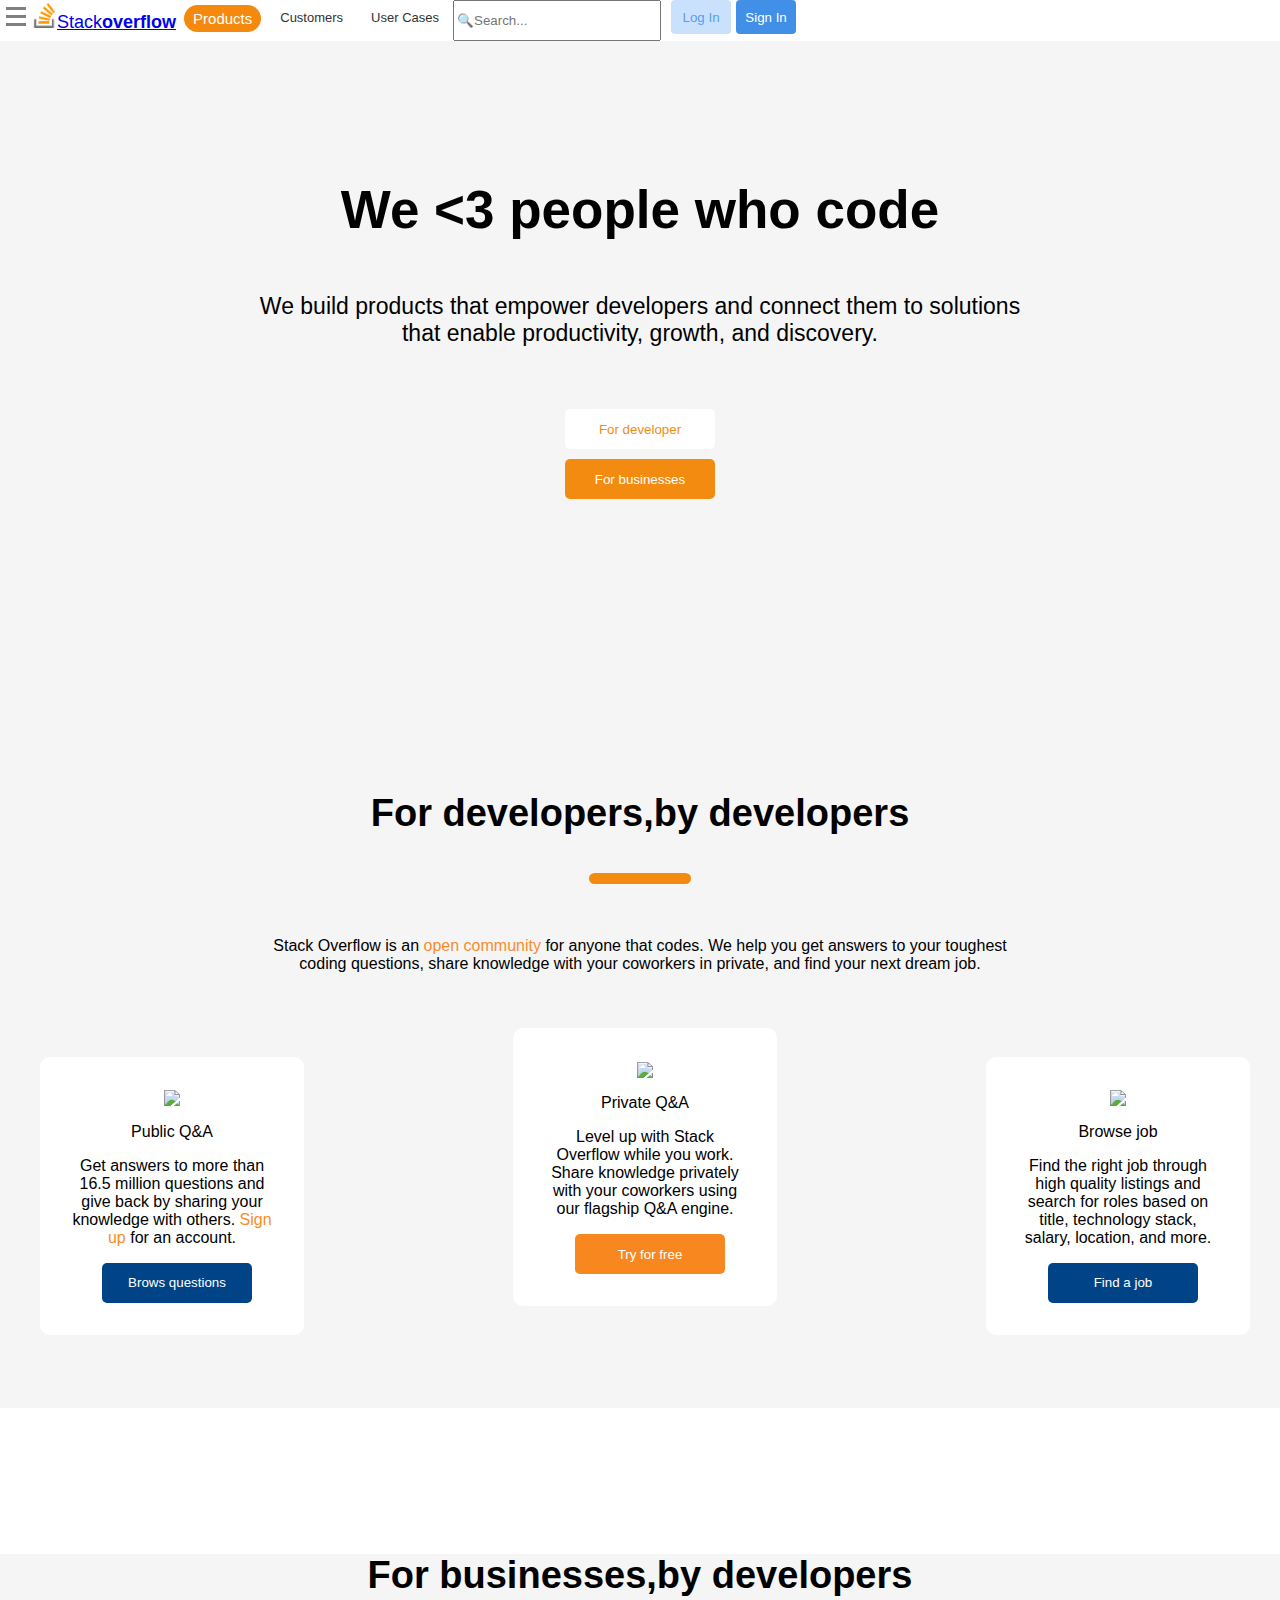
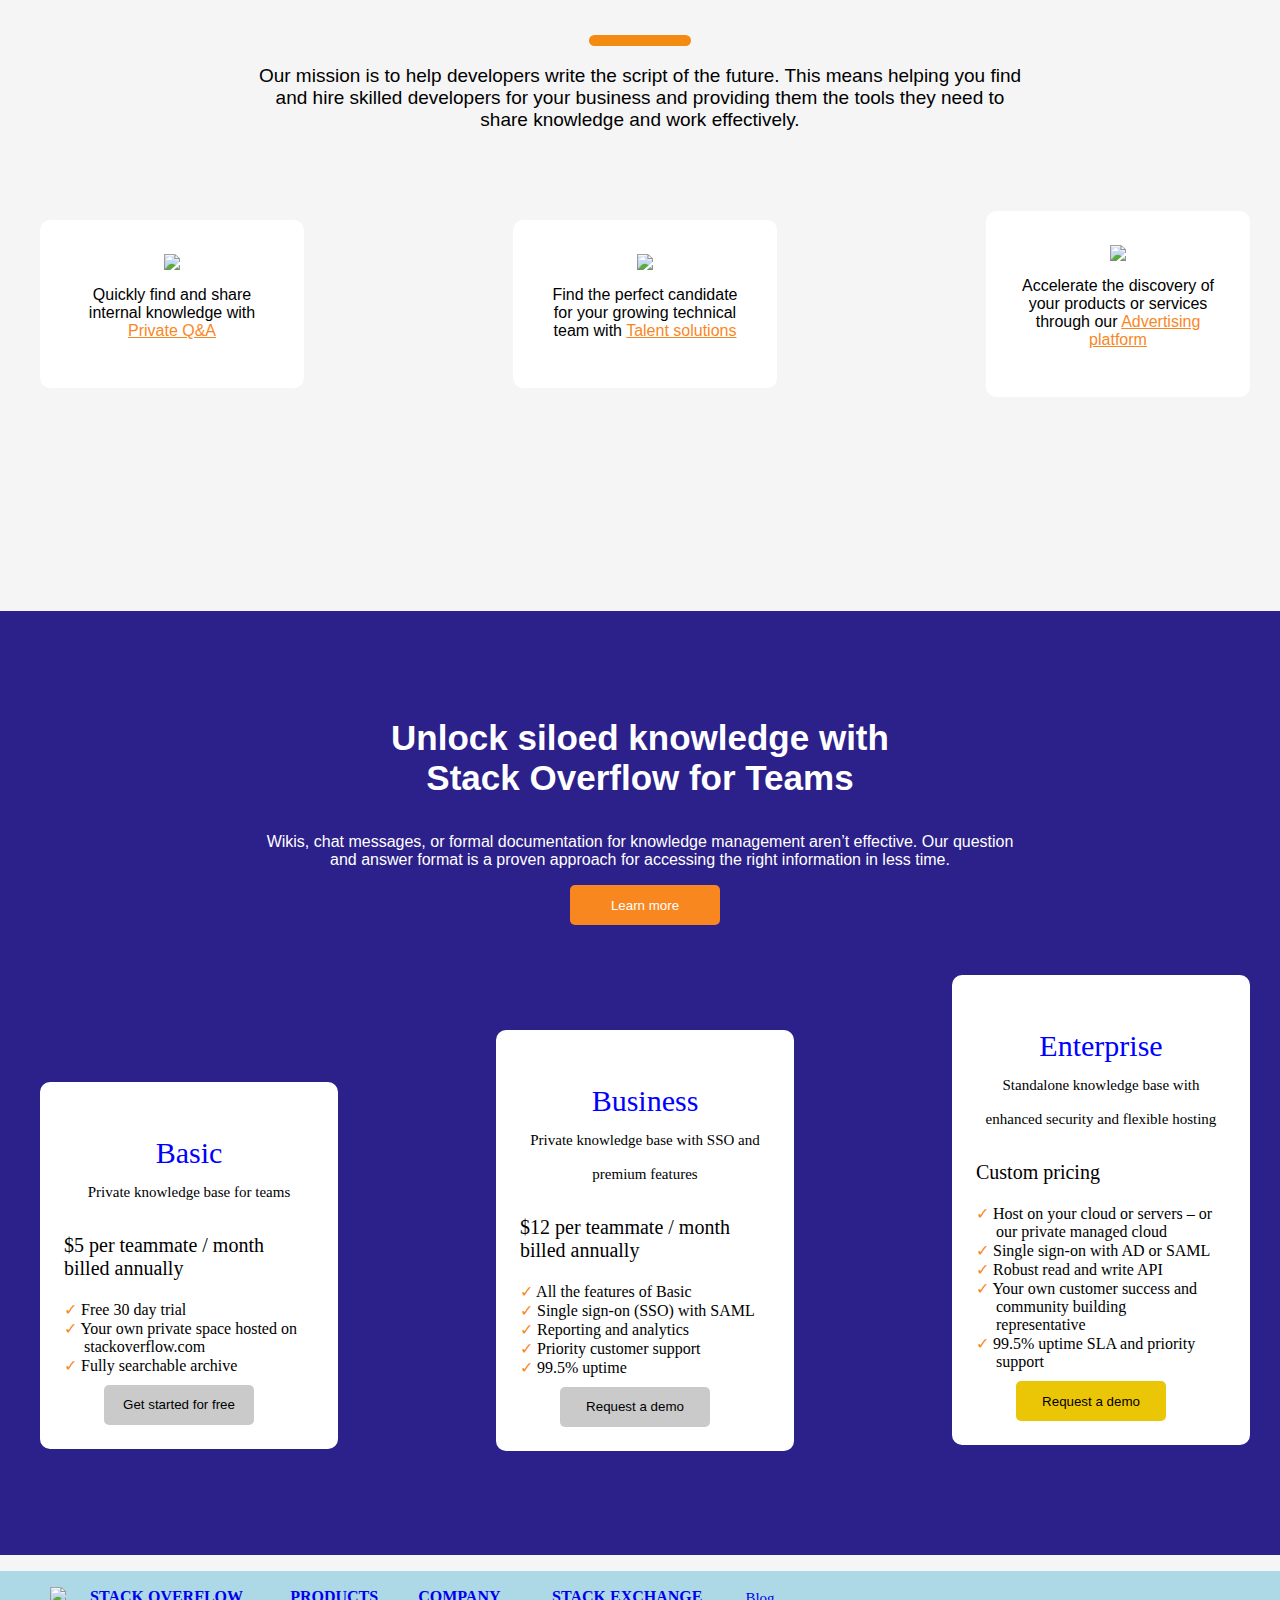
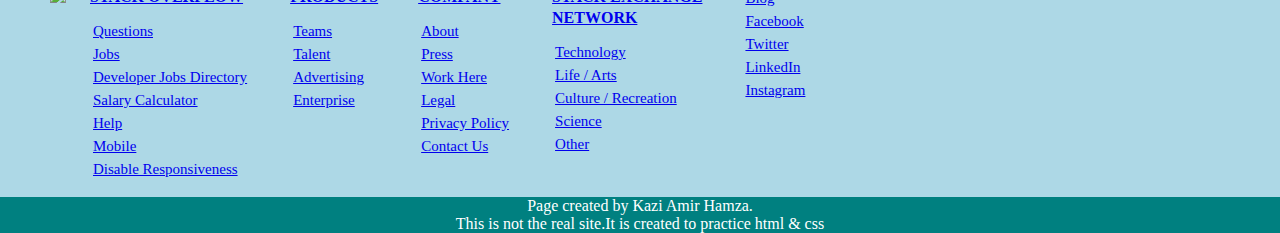
==== stack_overflow_with_internal_css.html @ c6b4b553 "Add files via upload" ====
<!DOCTYPE html>
<html>
 <head>
        <meta charset="utf-8">
        <meta name="apple-mobile-web-app-capable" content="yes">
        <meta content="text/html; charset=utf-8" http-equiv="content-type">
        <meta name="viewport" content="width=device-width, intial-scale=1">
        <title>For Plexus Contest </title>
        <link rel="shortcut icon" href=" ">
		<link rel="stylesheet" href="css/stack-overflow.css">
        
 </head>
 <body>
    <nav>
    <style>
          div {
          width: 10px;
          height: 5px;
          background-color: black;
          margin: 5px 0px;
          }
          div {
          width: 10px;
          height: 5px;
          background-color: black;
          margin: 5px 0px;
          }
          section > div {
          width: 20px;
          height: 3px;
          background-color: gray;
          margin: 5px 0pxs;
          }
    </style>
      <ol id="list-1">
	      <li><button id="button1" style="background-color: white;"><section><div></div><div></div><div></div></section></button></li>
          <li id="a"><a class="img-1" href="https://stackoverflow.com"><span><img width="25px" height="25px" src="[data-uri]">Stack<b>overflow</b></a></li>
          <li><a href="https://stackoverflow.com/#"><button id="b" class="button" style="background-color: #F5890D; color: white;">Products</button></a></li>
          <li><a href="https://stackoverflow.com/teams/customers"><button id="c" class="button" style="background-color: white; color: #313333;">Customers</button></a></li>
          <li><a href="https://stackoverflow.com/teams/use-cases"><button id="d" class="button" style="background-color: white; color:#313333;">User Cases</button></a></li>
          <li><input type="text" placeholder="🔍Search..." name="search" id="e"></li>
          <li><a href="https://stackoverflow.com/users/login?ssrc=head&returnurl=https%3a%2f%2fstackoverflow.com%2f"><button id="f" style="background-color:#C9E1FC; color:#589EF0 ">Log In</button></li>
          <li><a href="https://stackoverflow.com/users/signup?ssrc=head&returnurl=%2fusers%2fstory%2fcurrent"><button id="g" style="background-color:#428FE7; color:white">Sign In</button></a></li>
	   </ol>
     </nav>
    <section  class="bg">
                                    <br><br><br><br><br><br><br>
     <style>
           body, html {
           height: 100%;
           margin: 0;
           }
           .bg {
           background-image: url("background.png");
           background-position: center center;
           background-attachment: fixed;
           width: 100%; 
           background-repeat: no-repeat;
           background-size: cover;
           }
     </style>
   <section>
              <p><b> We <3 people who code</b></p>
    </section>
    <section>
    <section>
              <p id="text-2">We build products that empower developers and connect them to solutions that enable productivity, growth, and discovery.</p>
                                                  <br>
	     <ul class="buttontwo">
		     <li><a href="https://stackoverflow.com/#for-developers"><button  id="button2" style="background-color: white; color:#F48B11;">For developer</button></a></li>
             <li><a href="https://stackoverflow.com/#for-developers"><button id="button2" style="background-color: #F48B11; color: white;">For businesses</button></a></li></ul>
		                              <br><br><br><br><br><br><br>
	 </section>
	 </section>
	 </section>
	 <section><br><br><br><br><br><br>
	 <section>
	        <p align="center" id="text-3"><b>For developers,by developers</b></p>
	        <p align="center" id="text-4" style="background-color: #F48B11;">-<p>
	        <p align="center" id="text-5">Stack Overflow is an <span class="color1">open community</span> for anyone that codes. We help you get answers to your toughest coding questions, share knowledge with your coworkers in private, and find your next dream job.</p>		
	 </section>
	 <section> 
        <ul id="pricing">
             <li id="qa" class="public">
             <img align="center" width="120px" height="auto" src="https://cdn.sstatic.net/Img/home/public-qa.svg?v=d82acaa7df9f">
             <P class="qa"> Public Q&A </p>
             <p class="text-6">Get answers to more than 16.5 million questions and give back by sharing your knowledge with others. <span class="color1">Sign up</span> for an account.</p>
             <a href="https://stackoverflow.com/questions"><button  id="button4" style="background-color: #004487; color: white;">Brows questions</button></a></li>
       
	         <li id="qa" class="private">
             <img align="center" width="120px" height="auto" src="https://cdn.sstatic.net/Img/home/private-qa.svg?v=2c1de180b6d7">
             <P class="qa"> Private Q&A </p>
             <p class="text-6">Level up with Stack Overflow while you work. Share knowledge privately with your coworkers using our flagship Q&A engine.</p>
             <a href="https://stackoverflow.com/teams"><button  id="button4" style="background-color: #F9871F; color: white;">Try for free</button></a></li>
       
	         <li id="qa" class="browse-job">
             <img align="center" width="120px" height="auto" src="https://cdn.sstatic.net/Img/home/jobs.svg?v=931d6c0863ee">
             <P class="qa"> Browse job</p>
             <p class="text-6">Find the right job through high quality listings and search for roles based on title, technology stack, salary, location, and more.</p>
             <a href="https://stackoverflow.com/jobs"><button  id="button4" style="background-color: #004487; color: white;">Find a job</button></a></li>
        </ul>    
	  </section>
                                                <br><br><br>
      </section>
                                           <br><br><br><br><br><br>
      <section>
	     <p align="center" id="text-3"><b>For businesses,by developers</b></p>
	     <p align="center" id="text-4" style="background-color: #F48B11;">-</p>
         <p align="center" id="text-6">Our mission is to help developers write the script of the future. This means helping you find and hire skilled developers for your business and providing them the tools they need to share knowledge and work effectively.</p>
	  <section>
           <ul id="pricing">
           
		   <li id="qa" class="public">
           <img align="center" width="90px" height="auto" src="https://cdn.sstatic.net/Img/home/private-questions.svg?v=a4f1cfb08f7e">
           <p class="text-6">Quickly find and share internal knowledge with
           <a style="color: #F9871F;" href="https://stackoverflow.com/teams"> Private Q&A </a></p></li>
	       
		   <li id="qa" class="private-bz">
           <img align="center" width="90px" height="auto" src="https://cdn.sstatic.net/Img/home/find-candidate.svg?v=9099aa106ad3">
            <p class="text-6">Find the perfect candidate for your growing technical team with 
            <a style="color: #F9871F;" href="https://stackoverflow.com/talent/en">Talent solutions</a></p></li>  
	        
			<li id="qa" class="browse-job">
            <img align="center" width="90px" height="auto" src="https://cdn.sstatic.net/Img/home/accelerate.svg?v=9d4c2786ff02">
            <p class="text-6">Accelerate the discovery of your products or services through our 
            <a style="color: #F9871F;" href="https://stackoverflow.com/advertising">Advertising platform</a></p></li>
        </ul>  
   </section><br><br><br><br><br><br><br><br><br><br><br>
   <section id="price">
	                                             <br><br><br><br>
	         <p class="main">Unlock siloed knowledge with<br> Stack Overflow for Teams</p>
	         <p class="sub-main">Wikis, chat messages, or formal documentation for knowledge management aren’t effective. Our question and answer format is a proven approach for accessing the right information in less time.</p>
	         <a href="https://stackoverflow.com/teams"><button  id="button4" style="background-color: #F9871F; color: white;">Learn more</button></a>
     <ul id="pricing">
	    <ol id="text-10" class="basic">
	         <p align="center" id="text-7">Basic<br>
	            <span align="center" id="text-8">Private knowledge base for teams</span></p>
	         <p align="center" id="text-9">$5 per teammate / month<br>  billed annually</p>
	          <li><span style="color: #F9871F;">✓</span> Free 30 day trial</li>
	          <li><span style="color: #F9871F;">✓</span> Your own private space hosted on<br><span style="color:white;">---</span> stackoverflow.com</li>
	          <li><span style="color: #F9871F;">✓</span> Fully searchable archive</li>
	        <a href="https://stackoverflow.com/teams#get-started"><button  id="button5" style=" align-item: center; border: 3px; border-color: lightblue;background-color: #CACACA; color: black;">Get started for free</button></a>
         </ol>
	     <ol id="text-10" class="business">
	      <p align="center" id="text-7">Business<br>
	            <span align="center" id="text-8">Private knowledge base with SSO and premium features</span></p>
	      <p align="center" id="text-9">$12 per teammate / month<br> billed annually</p>
	         <li><span style="color: #F9871F;">✓</span> All the features of Basic</li>
	         <li><span style="color: #F9871F;">✓</span> Single sign-on (SSO) with SAML</li>
	         <li><span style="color: #F9871F;">✓</span> Reporting and analytics</li>
	         <li><span style="color: #F9871F;">✓</span> Priority customer support</li>
	         <li><span style="color: #F9871F;">✓</span> 99.5% uptime</li>
	      <a href="https://stackoverflow.com/teams#get-started"><button  id="button5" style=" align-item: center; border: 3px; border-color: lightblue;background-color: #CACACA; color: black;">Request a demo</button></a>
         </ol>
	     <ol id="text-10" class="enterprise">
	      <p align="center" id="text-7">Enterprise<br>
	     <span align="center" id="text-8">Standalone knowledge base with enhanced security and flexible hosting</span></p>
	      <p align="center" id="text-9">Custom pricing</p>
	        <li><span style="color: #F9871F;">✓</span> Host on your cloud or servers – or<br><span style="color:white;">---</span> our private managed cloud</li>
	        <li><span style="color: #F9871F;">✓</span> Single sign-on with AD or SAML</li>
        	<li><span style="color: #F9871F;">✓</span> Robust read and write API</li>
	        <li><span style="color: #F9871F;">✓</span> Your own customer success and<br><span style="color:white;">---</span> community building<br><span style="color: white;;">---</span> representative</li>
	        <li><span style="color: #F9871F;">✓</span> 99.5% uptime SLA and priority<br><span style="color:white;">---</span> support</li>
	        <a href="https://stackoverflow.com/teams#get-started"><button  id="button5" style=" align-item: center; border: 3px; border-color: lightblue;background-color: #EBC606; color: black;">Request a demo</button></a>
          </ol>
	   </ul>
	 </section>
	 <section>
	 <section>
	 <section>
	 <section>
	  <ul id="last" class="good">
	     <li><a href="https://stackoverflow.com/"><img width="30px" src="last-icon.png"</a><li>
	  </ul>
	</section>
	<section>
	  <ul id="last">
	     <li class="last-list-header"><a href="https://stackoverflow.com/">STACK OVERFLOW</a></li>
	     <li class="last-list"><a href="https://stackoverflow.com/questions">Questions</a></li>
	     <li class="last-list"><a href="https://stackoverflow.com/jobs">Jobs</a></li>
	     <li class="last-list"><a href="https://stackoverflow.com/jobs/directory/developer-jobs">Developer Jobs Directory</a></li>
	     <li class="last-list"><a href="https://stackoverflow.com/jobs/salary">Salary Calculator</a></li>
	     <li class="last-list"><a href="https://stackoverflow.com/help">Help</a></li>
	     <li class="last-list"><a href="https://stackoverflow.com/?__=1026449001">Mobile</a></li>
	     <li class="last-list"><a href="https://stackoverflow.com/">Disable Responsiveness</a></li>
	  </ul>
   </section>
   <section>
	 <ul id="last">
	     <li class="last-list-header"><a href="https://stackoverflow.com/?products">PRODUCTS</a></li>
	     <li class="last-list"><a href="https://stackoverflow.com/teams">Teams</a></li>
	     <li class="last-list"><a href="https://stackoverflow.com/talent/en">Talent</a></li>
	     <li class="last-list"><a href="https://stackoverflow.com/advertising">Advertising</a></li>
	     <li class="last-list"><a href="https://stackoverflow.com/enterprise">Enterprise</a></li>
	 </ul>
   </section>
   <section>
	 <ul id="last">
	     <li class="last-list-header"><a href="https://stackoverflow.com/company">COMPANY</a></li>
	     <li class="last-list"><a href="https://stackoverflow.com/company">About</a></li>
	     <li class="last-list"><a href="https://stackoverflow.com/company/press">Press</a></li>
	     <li class="last-list"><a href="https://stackoverflow.com/company/work-here">Work Here</a></li>
	     <li class="last-list"><a href="https://stackoverflow.com/legal/terms-of-service">Legal</a></li>
	     <li class="last-list"><a href="https://stackoverflow.com/legal/privacy-policy">Privacy Policy</a></li>
	     <li class="last-list"><a href="https://stackoverflow.com/company/contact">Contact Us</a></li>
	 </ul>
   </section>
   <section>
	  <ul id="last">
	     <li class="last-list-header"><a href="https://stackexchange.com/">STACK EXCHANGE <br>NETWORK</a></li>
	     <li class="last-list"><a href="https://stackoverflow.com/#">Technology</a></li>
	     <li class="last-list"><a href="https://stackoverflow.com/#">Life / Arts</a></li>
	     <li class="last-list"><a href="https://stackoverflow.com/#">Culture / Recreation</a></li>
	     <li class="last-list"><a href="https://stackoverflow.com/#">Science</a></li>
	     <li class="last-list"><a href="https://stackoverflow.com/#">Other</a></li>
	  </ul>
	</section>
	<section>
	  <ul id="last">
	     <li class="last-list"><a href="https://stackoverflow.blog/?blb=1">Blog</a></li>
	     <li class="last-list"><a href="https://www.facebook.com/officialstackoverflow/">Facebook</a></li>
	     <li class="last-list"><a href="https://twitter.com/stackoverflow">Twitter</a></li>
	     <li class="last-list"><a href="https://www.linkedin.com/checkpoint/challengesV2/AQGbjkJAWf4HFQAAAXKmmPeByouNM3AJgGF6tTmCAcLakKCoCs8U2hQqcZT9ISYme5VgnIm-NFNCBq9nj5Kg6gbGVGweWtjNPw">LinkedIn</a></li>
	     <li class="last-list"><a href="https://www.instagram.com/thestackoverflow/">Instagram</a></li>
	  </ul> 
	</section>
    </section>
	</section>
	</section>
 </body>
 <footer style="background-color: teal; color: white; text-align:center;">
 Page created by Kazi Amir Hamza.<br>
 This is not the real site.It is created to practice html & css
 </footer>
 <style>
 body > section > section> p {
    font-weight: 700;
	text-align:center;
	font-size: 53px;
	font-family: Arial,"Helvetica Neue",Helvetica,sans-serif;
}
.color1{
	color: #F88D2C;
}
#qa {
	height: auto;
	background-color: #fff;
	font-family: Arial,"Helvetica Neue",Helvetica,sans-serif;
	border-radius: 10px;
	width: 200px;
	text-align:center;
	display: inline-block;
}
body >section> section > ul {
	display: flex;
	list-style: none;
	justify-content: space-between;
	align-items: center;
    box-sizing: inherit;
	margin-right: 30px;
	margin-top: 50px;
}
body >section{
	background-color: #F5F5F5;
}
.public{
	
	 padding: 32px;
	 margin-top: 30px;
}
.private{
	 padding: 32px;
	 margin-bottom: 32px;
	 margin-top:5px;
}
.browse-job{
	 padding: 32px;	
	 margin-top: 30px;
}
#forbiz{
	display: flex;
	list-style: none;
	background-color: white;
	border-color: red;
	border: 5px;
	justify-content: space-between;
	align-items: center;
    box-sizing: inherit;
	margin-right: 30px;
	margin-top: 50px;
	margin-left: 20px;
	margin-bottom: 50px;
}
 body> section> ul{
	display: flex;
	list-style: none;
	justify-content: space-between;
	align-items: center;
    box-sizing: inherit;
	margin-right: 30px;
	margin-top: 50px;
	background-color: #DFDBD8;
	flex-direction: column;
}
#new{
	text-align:center;
	width: 200px;
}
.private-bz{
	 padding: 32px;
	 margin-top: 30px;
}
#price{
	background-color: #2C208B;
	color: white;
	text-align: center;
	
}
.main{
	font-size:  35px;
    font-family: 'Source Sans Pro',sans-serif;
}
.sub-main{
	font-size:17px;
	font: inherit;
	font-family: 'Source Sans Pro',sans-serif;
	padding:0% 20%;
}
#pricing{
	list-style: none;
	display: flex;
	justify-content: spce-between;
	flex-flow: row wrap;
	align-items: center;
}
.basic{
	margin-right:2px;
}
.business{
	margin: 0px 2px 0px 2px;
	margin-bottom: 60px;
	margin-top: 10px;
}
.enterprise{
	margin-left: 2px;
	margin-bottom: 110px;
	background-color: #3237F8;
	color: white;
}
#last{
	list-style: none;
	color: #848d95;
}
.last{
	list-style:none;
	display: flex;
}
body>section>section>section>section>ul{
    text-decoration: none;
	display: flex;
	justify-content: space-between;
	background-color:;
	color: #B7B7B7;
}
body>section>section>section>section{
	display: flex;
	flex-flow: row wrap;
	background-color:lightblue;
}
.last-list{
	padding: 3px;
	font-size: 15px;
}
.last-list-header{
	text-transform: uppercase;
    font-weight: bold;
    margin-bottom: 12px;
    color: #bbc0c4;
    line-height: 1.30769231;
    max-width: 230px;
}
#button1{
	border: 0px;
	width: 24px;
	height: 14px;
	cursor: pointer;
}
#button4{
	border: 3px;
	border-radius: 5px;
	border-color: #F48B11;
	width: 150px;
	height: 40px;
	margin-left: 10px;
    cursor: pointer;
}
#button5{
	border: 3px;
	border-radius: 5px;
	border-color: #F48B11;
	width: 150px;
	height: 40px;
	margin-left: 10px;
    cursor: pointer;
	align-items: center;
	margin-top: 10px;
	margin-left: 40px;
	padding: opx 10px;
}
.button{
	 text-align: center;
	 font-size: 16px; 
	 margin: 5px;
}
.developer {
	background-color: white;
	border: 1px;
	padding-top: 12px;
	padding-bottom: 12px;
}
.business {
	background-color: #DF6E07; 
}
#c{
	 margin: 5px;
	 border: 0px;
	 border-radius: 20px;
	 padding: 5px 9px;
	 cursor: pointer;
	 font-size: 13px;	 
 }
 #d{
     margin: 5px;
	 border: 0px;
	 border-radius: 20px;
	 padding: 5px 9px;
	 cursor: pointer;
	 font-size: 13px;	
 }
 #e{
	 margin: 0px;
     margin-right: 10px;
	 cursor: text;
	 width: 200px;
	 height: 35px; 
 }
#f{
	 width: 60px;
	 height: 34px;
	 border: 2px;
	 float: left;
	 border-radius: 4px;
}
 #g{
	 width: 60px;
	 height: 34px;
	 border: 2px;
	 border-color: #16A8BE;
	 border-radius: 4px;
	 margin-left: 5px;
	 float: left;
}
 #a{
	 margin-left: 5px;
	 display: flex;
	 font-family: Arial,"Helvetica Neue",Helvetica,sans-serif;
	 font-size: 18px;
     text-align: center;
	 padding: 3px;
 }
 #b{
	 margin: 5px;
	 border: 0px;
	 border-radius: 20px;
	 padding: 5px 9px;
	 cursor: pointer;
	 font-size: 15px;
 }
 .good{
	margin-left: 10px;
	width: 0px;
}
#text-2 {
	font-size: 23px;
	text-align: center;
	font-family: Arial,"Helvetica Neue",Helvetica,sans-serif;
	padding:0% 20%;
}
#text-3{
	font-size: 38px;
	font-family:  Arial,"Helvetica Neue",Helvetica,sans-serif;
}
#text-4{
	font-size: 10px;
	color: #F48B11;
	margin-left:46%;
	margin-right:46%;
	border-radius: 10px;
}
#text-5{
	font-size: 18px;
	font: inherit;
	font-family: 'Source Sans Pro',sans-serif;
	padding:0% 20%;
}
.text-6{
	font-size: 16px; 
}
#text-6{
	font-size: 19px;
	font-family: 'Source Sans Pro',sans-serif;
	padding:0% 20%;
}
#text-7{
	font-size: 30px;
	font-family: 'Roboto Slab Bold',serif;
	color: blue;
}
#text-8{
	font-size: 15px;
	font-family: 'Roboto Slab Bold',serif;
	color: black;
}
#text-9{
	font-size: 20px;
	font-family: 'Roboto Slab Bold',serif;
	color: black;
	text-align:left;
	margin-top: 0px;
}
#text-10{
	background-color: white;
	color: black;
	list-style: none;
	text-align:left;
	width: 250px;
	border-radius: 10px;
	padding: 24px;
}
.qa{
	font-size: 24spx;
}
body > nav > ol{
	 list-style-type: none;
     margin: 0;
     padding: 0;
     overflow: hidden;
     justify-content:space-between;  
}
 nav > ol > li{
	float: left;
 }
 nav> li> a {
     display: block;
     color: white;
     text-align: center;
     padding: 14px 16px;
     text-decoration: none;
 }
 nav{
	 background-color:  white;
	 position: fixed;
	 overflow: hidden;
	 top: o;
	 width:100%;
	 height: auto;
	 margin-top: 0px;
 }
 #list-1{
	 float: left;
 }
#button2{
	border: 3px;
	border-radius: 5px;
	border-color: #F48B11;
	width: 150px;
	height: 40px;
    cursor: pointer;
	margin: 5px;
	align-items: center;
}
.buttontwo {
	align-items: center;
	list-style: none;
    padding:0;
	text-align: center;
}
 </style>
</html>
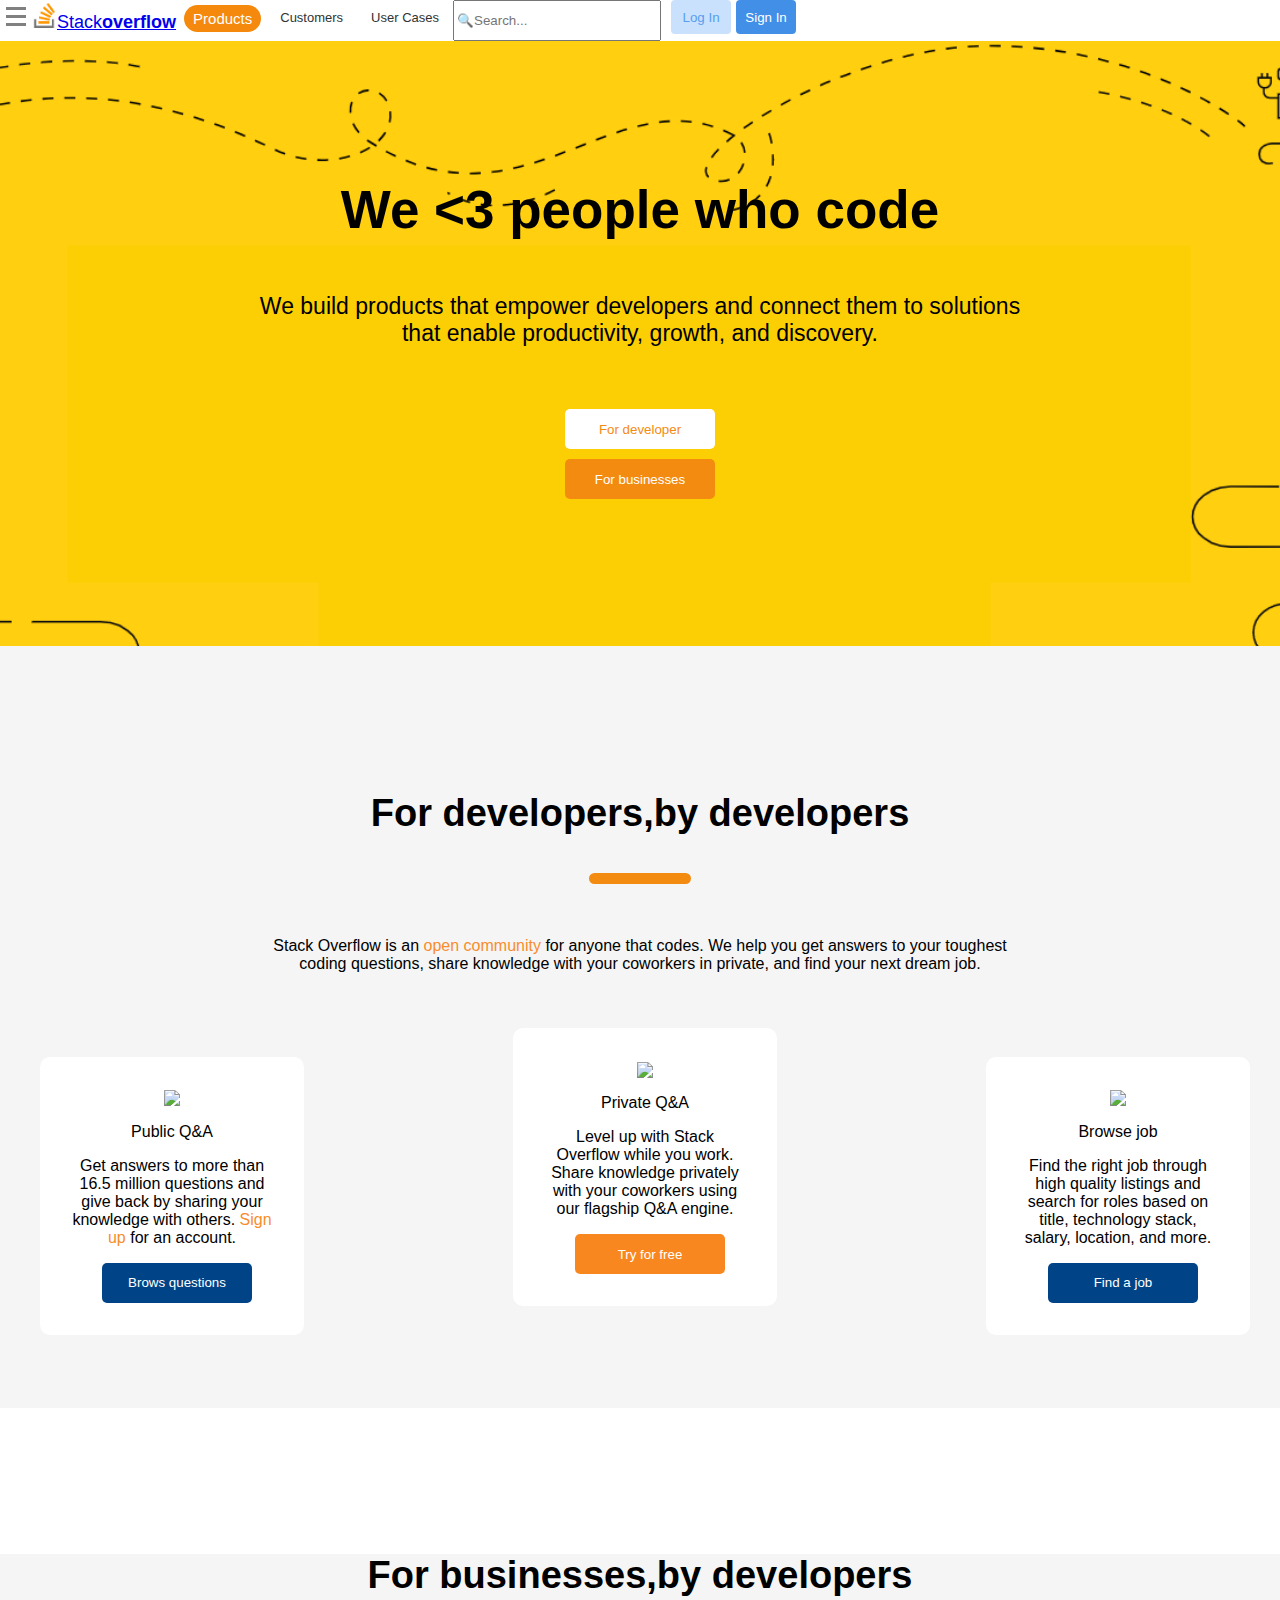
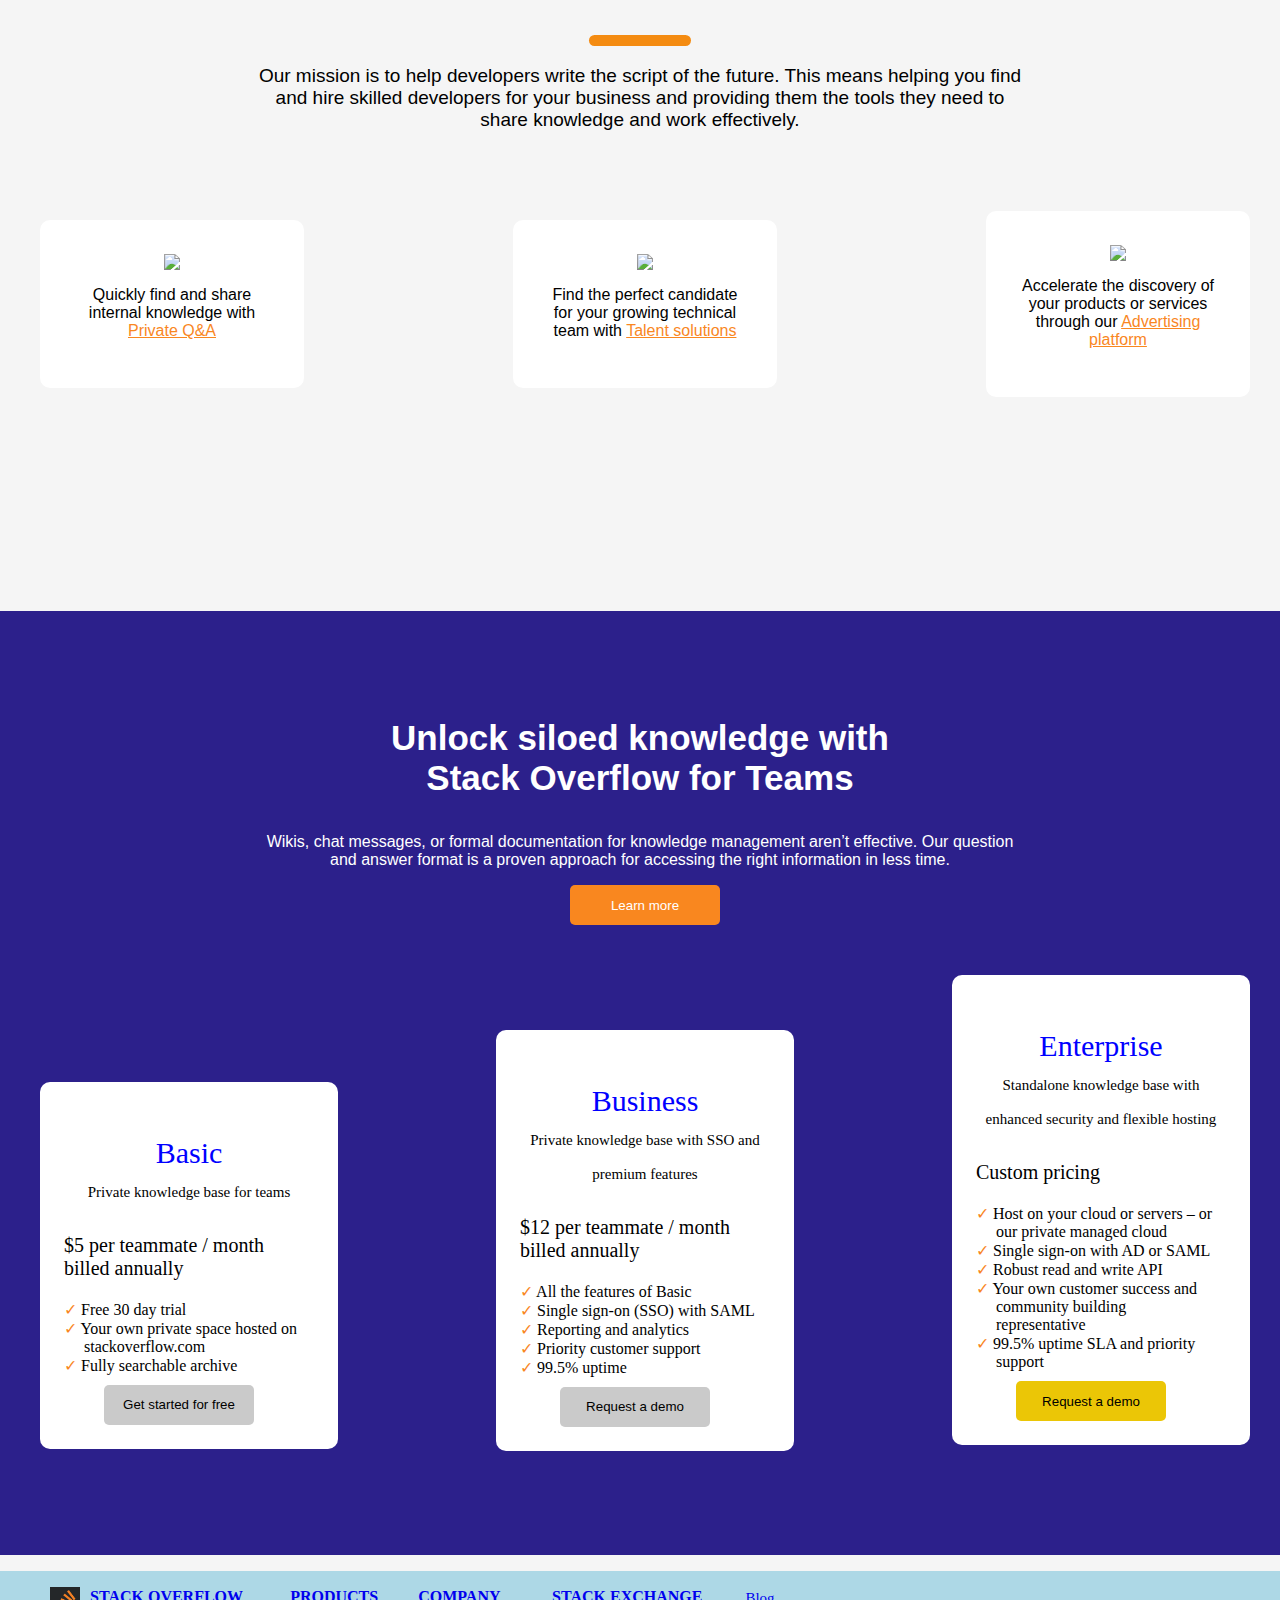
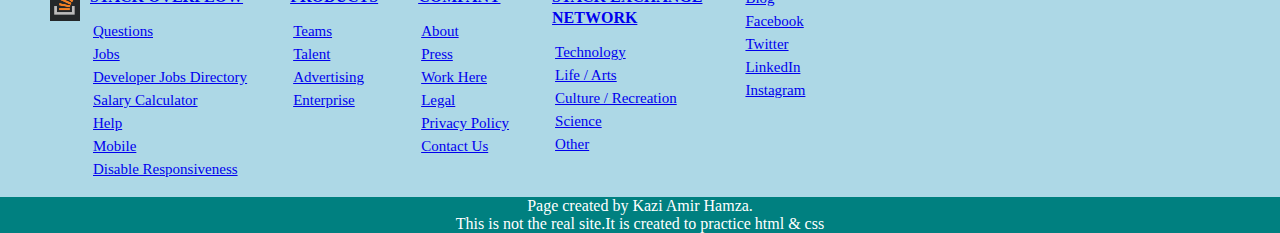
==== commit 55de141c: "Re-upload" ====
--- a/stack_overflow_with_internal_css.html
+++ b/stack_overflow_with_internal_css.html
@@ -5,8 +5,8 @@
         <meta name="apple-mobile-web-app-capable" content="yes">
         <meta content="text/html; charset=utf-8" http-equiv="content-type">
         <meta name="viewport" content="width=device-width, intial-scale=1">
-        <title>For Plexus Contest </title>
-        <link rel="shortcut icon" href=" ">
+        <title>Stack Overflow - Where Developers Learn, Share & Build Careers</title>
+        <link rel="shortcut icon" href="https://cdn.sstatic.net/Sites/stackoverflow/Img/favicon.ico?v=ec617d715196">
 		<link rel="stylesheet" href="css/stack-overflow.css">
         
  </head>
--- a/css/stack-overflow.css
+++ b/css/stack-overflow.css
@@ -0,0 +1,353 @@
+body > section > section> p {
+    font-weight: 700;
+	text-align:center;
+	font-size: 53px;
+	font-family: Arial,"Helvetica Neue",Helvetica,sans-serif;
+}
+.color1{
+	color: #F88D2C;
+}
+#qa {
+	height: auto;
+	background-color: #fff;
+	font-family: Arial,"Helvetica Neue",Helvetica,sans-serif;
+	border-radius: 10px;
+	width: 200px;
+	text-align:center;
+	display: inline-block;
+}
+body >section> section > ul {
+	display: flex;
+	list-style: none;
+	justify-content: space-between;
+	align-items: center;
+    box-sizing: inherit;
+	margin-right: 30px;
+	margin-top: 50px;
+}
+body >section{
+	background-color: #F5F5F5;
+}
+.public{
+	
+	 padding: 32px;
+	 margin-top: 30px;
+}
+.private{
+	 padding: 32px;
+	 margin-bottom: 32px;
+	 margin-top:5px;
+}
+.browse-job{
+	 padding: 32px;	
+	 margin-top: 30px;
+}
+#forbiz{
+	display: flex;
+	list-style: none;
+	background-color: white;
+	border-color: red;
+	border: 5px;
+	justify-content: space-between;
+	align-items: center;
+    box-sizing: inherit;
+	margin-right: 30px;
+	margin-top: 50px;
+	margin-left: 20px;
+	margin-bottom: 50px;
+}
+ body> section> ul{
+	display: flex;
+	list-style: none;
+	justify-content: space-between;
+	align-items: center;
+    box-sizing: inherit;
+	margin-right: 30px;
+	margin-top: 50px;
+	background-color: #DFDBD8;
+	flex-direction: column;
+}
+#new{
+	text-align:center;
+	width: 200px;
+}
+.private-bz{
+	 padding: 32px;
+	 margin-top: 30px;
+}
+#price{
+	background-color: #2C208B;
+	color: white;
+	text-align: center;
+	
+}
+.main{
+	font-size:  35px;
+    font-family: 'Source Sans Pro',sans-serif;
+}
+.sub-main{
+	font-size:17px;
+	font: inherit;
+	font-family: 'Source Sans Pro',sans-serif;
+	padding:0% 20%;
+}
+#pricing{
+	list-style: none;
+	display: flex;
+	justify-content: spce-between;
+	flex-flow: row wrap;
+	align-items: center;
+}
+.basic{
+	margin-right:2px;
+}
+.business{
+	margin: 0px 2px 0px 2px;
+	margin-bottom: 60px;
+	margin-top: 10px;
+}
+.enterprise{
+	margin-left: 2px;
+	margin-bottom: 110px;
+	background-color: #3237F8;
+	color: white;
+}
+#last{
+	list-style: none;
+	color: #848d95;
+}
+.last{
+	list-style:none;
+	display: flex;
+	text-decoration: none;
+}
+body>section>section>section>section>ul{
+    text-decoration: none;
+	display: flex;
+	justify-content: space-between;
+	background-color:;
+	color: #B7B7B7;
+}
+body>section>section>section>section{
+	display: flex;
+	flex-flow: row wrap;
+	background-color:lightblue;
+}
+.last-list{
+	padding: 3px;
+	font-size: 15px;
+}
+.last-list-header{
+	text-transform: uppercase;
+    font-weight: bold;
+    margin-bottom: 12px;
+    color: #bbc0c4;
+    line-height: 1.30769231;
+    max-width: 230px;
+}
+#button1{
+	border: 0px;
+	width: 24px;
+	height: 14px;
+	cursor: pointer;
+}
+#button4{
+	border: 3px;
+	border-radius: 5px;
+	border-color: #F48B11;
+	width: 150px;
+	height: 40px;
+	margin-left: 10px;
+    cursor: pointer;
+}
+#button5{
+	border: 3px;
+	border-radius: 5px;
+	border-color: #F48B11;
+	width: 150px;
+	height: 40px;
+	margin-left: 10px;
+    cursor: pointer;
+	align-items: center;
+	margin-top: 10px;
+	margin-left: 40px;
+	padding: opx 10px;
+}
+.button{
+	 text-align: center;
+	 font-size: 16px; 
+	 margin: 5px;
+}
+.developer {
+	background-color: white;
+	border: 1px;
+	padding-top: 12px;
+	padding-bottom: 12px;
+}
+.business {
+	background-color: #DF6E07; 
+}
+#c{
+	 margin: 5px;
+	 border: 0px;
+	 border-radius: 20px;
+	 padding: 5px 9px;
+	 cursor: pointer;
+	 font-size: 13px;	 
+ }
+ #d{
+     margin: 5px;
+	 border: 0px;
+	 border-radius: 20px;
+	 padding: 5px 9px;
+	 cursor: pointer;
+	 font-size: 13px;	
+ }
+ #e{
+	 margin: 0px;
+     margin-right: 10px;
+	 cursor: text;
+	 width: 200px;
+	 height: 35px; 
+ }
+#f{
+	 width: 60px;
+	 height: 34px;
+	 border: 2px;
+	 float: left;
+	 border-radius: 4px;
+}
+ #g{
+	 width: 60px;
+	 height: 34px;
+	 border: 2px;
+	 border-color: #16A8BE;
+	 border-radius: 4px;
+	 margin-left: 5px;
+	 float: left;
+}
+ #a{
+	 margin-left: 5px;
+	 display: flex;
+	 font-family: Arial,"Helvetica Neue",Helvetica,sans-serif;
+	 font-size: 18px;
+     text-align: center;
+	 padding: 3px;
+ }
+ #b{
+	 margin: 5px;
+	 border: 0px;
+	 border-radius: 20px;
+	 padding: 5px 9px;
+	 cursor: pointer;
+	 font-size: 15px;
+ }
+ .good{
+	margin-left: 10px;
+	width: 0px;
+}
+#text-2 {
+	font-size: 23px;
+	text-align: center;
+	font-family: Arial,"Helvetica Neue",Helvetica,sans-serif;
+	padding:0% 20%;
+}
+#text-3{
+	font-size: 38px;
+	font-family:  Arial,"Helvetica Neue",Helvetica,sans-serif;
+}
+#text-4{
+	font-size: 10px;
+	color: #F48B11;
+	margin-left:46%;
+	margin-right:46%;
+	border-radius: 10px;
+}
+#text-5{
+	font-size: 18px;
+	font: inherit;
+	font-family: 'Source Sans Pro',sans-serif;
+	padding:0% 20%;
+}
+.text-6{
+	font-size: 16px; 
+}
+#text-6{
+	font-size: 19px;
+	font-family: 'Source Sans Pro',sans-serif;
+	padding:0% 20%;
+}
+#text-7{
+	font-size: 30px;
+	font-family: 'Roboto Slab Bold',serif;
+	color: blue;
+}
+#text-8{
+	font-size: 15px;
+	font-family: 'Roboto Slab Bold',serif;
+	color: black;
+}
+#text-9{
+	font-size: 20px;
+	font-family: 'Roboto Slab Bold',serif;
+	color: black;
+	text-align:left;
+	margin-top: 0px;
+}
+#text-10{
+	background-color: white;
+	color: black;
+	list-style: none;
+	text-align:left;
+	width: 250px;
+	border-radius: 10px;
+	padding: 24px;
+}
+.qa{
+	font-size: 24spx;
+}
+body > nav > ol{
+	 list-style-type: none;
+     margin: 0;
+     padding: 0;
+     overflow: hidden;
+     justify-content:space-between;  
+}
+ nav > ol > li{
+	float: left;
+ }
+ nav> li> a {
+     display: block;
+     color: white;
+     text-align: center;
+     padding: 14px 16px;
+     text-decoration: none;
+ }
+ nav{
+	 background-color:  white;
+	 position: fixed;
+	 overflow: hidden;
+	
+	 width:100%;
+	 height: auto;
+	 margin-top: 0px;
+ }
+ #list-1{
+	 float: left;
+ }
+#button2{
+	border: 3px;
+	border-radius: 5px;
+	border-color: #F48B11;
+	width: 150px;
+	height: 40px;
+    cursor: pointer;
+	margin: 5px;
+	align-items: center;
+}
+.buttontwo {
+	align-items: center;
+	list-style: none;
+    padding:0;
+	text-align: center;
+}